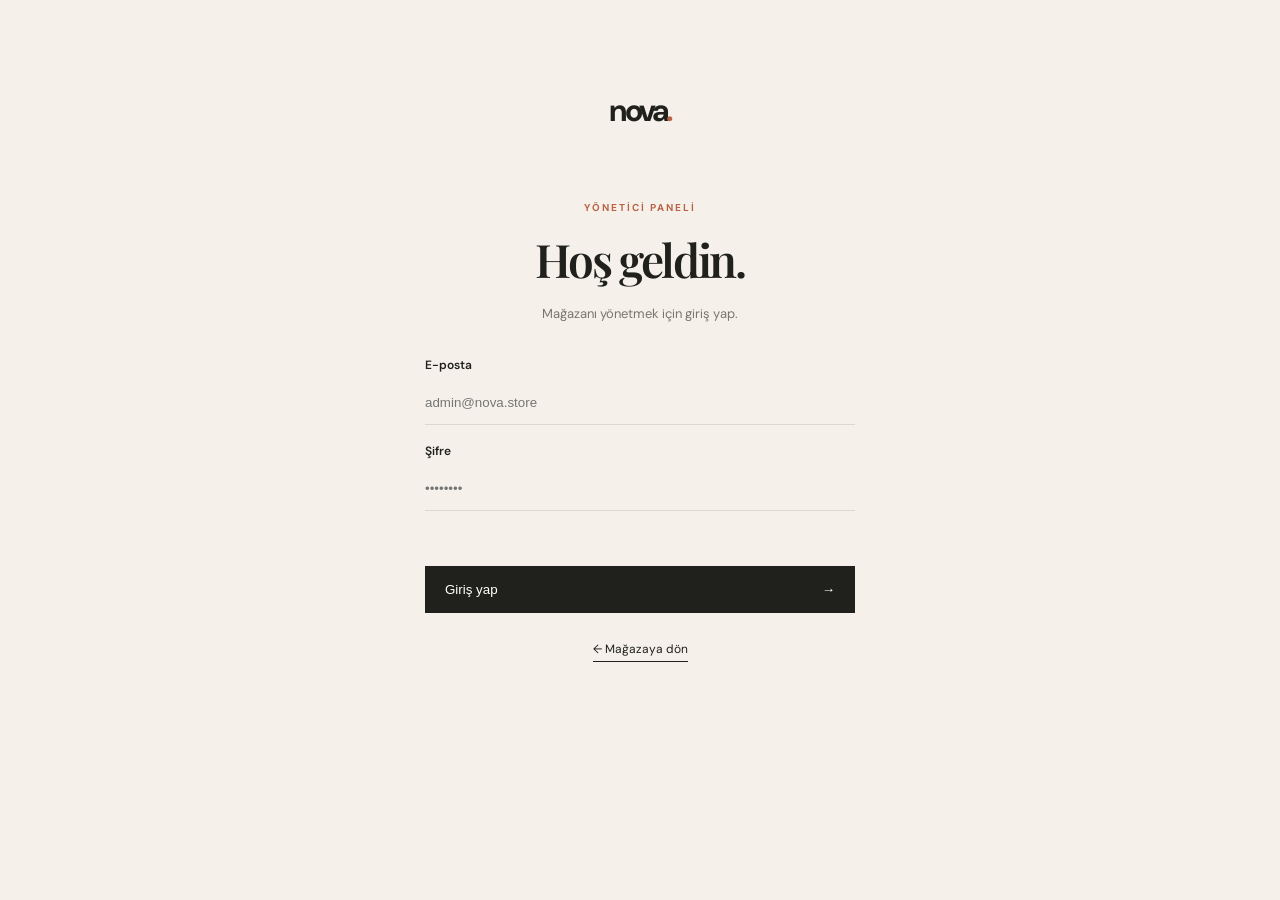
==== admin.html @ f34d2e3b "Add admin login page and protected demo dashboard with product overview." ====
<!doctype html>
<html lang="tr">
<head>
  <meta charset="UTF-8" />
  <meta name="viewport" content="width=device-width, initial-scale=1.0" />
  <title>Nova Store | Admin Girişi</title>
  <link rel="preconnect" href="https://fonts.googleapis.com">
  <link rel="preconnect" href="https://fonts.gstatic.com" crossorigin>
  <link href="https://fonts.googleapis.com/css2?family=DM+Sans:wght@400;500;600;700&family=Playfair+Display:wght@600;700&display=swap" rel="stylesheet">
  <link rel="stylesheet" href="admin.css">
</head>
<body>
  <main class="admin-shell">
    <section class="login-card" id="loginCard">
      <a class="logo" href="index.html">nova<span>.</span></a>
      <p class="eyebrow">YÖNETİCİ PANELİ</p>
      <h1>Hoş geldin.</h1>
      <p class="muted">Mağazanı yönetmek için giriş yap.</p>
      <form id="loginForm" novalidate>
        <label for="email">E-posta</label>
        <input id="email" type="email" autocomplete="username" placeholder="admin@nova.store" required>
        <label for="password">Şifre</label>
        <input id="password" type="password" autocomplete="current-password" placeholder="••••••••" required>
        <p class="form-error" id="loginError" role="alert"></p>
        <button class="button" type="submit">Giriş yap <span>→</span></button>
      </form>
      <a class="back-link" href="index.html">← Mağazaya dön</a>
    </section>

    <section class="dashboard" id="dashboard" hidden>
      <header class="dashboard-head">
        <div><a class="logo" href="index.html">nova<span>.</span></a><p class="eyebrow">YÖNETİM PANELİ</p></div>
        <button class="logout" id="logout">Çıkış yap</button>
      </header>
      <div class="welcome"><div><p class="eyebrow">GENEL BAKIŞ</p><h1>Mağazan hazır.</h1><p class="muted">Ürünlerini ve siparişlerini buradan takip edebilirsin.</p></div><a class="button" href="index.html">Mağazayı görüntüle ↗</a></div>
      <div class="stats"><article><span>Toplam ürün</span><strong>6</strong><small>Aktif katalog</small></article><article><span>Bugünkü sipariş</span><strong>12</strong><small class="positive">↑ %18 geçen haftaya göre</small></article><article><span>Bu ay ciro</span><strong>₺24.850</strong><small>Son 30 gün</small></article></div>
      <section class="panel"><div class="panel-head"><div><p class="eyebrow">SON ÜRÜNLER</p><h2>Ürün kataloğu</h2></div><button class="outline-button" id="addProduct">+ Ürün ekle</button></div><div class="table-wrap"><table><thead><tr><th>Ürün</th><th>Kategori</th><th>Fiyat</th><th>Durum</th></tr></thead><tbody id="productTable"></tbody></table></div></section>
    </section>
  </main>
  <script src="admin.js"></script>
</body>
</html>
---- admin.css ----
:root{--cream:#f5f1ea;--ink:#20211d;--muted:#77766f;--line:#dcd8d0;--rust:#ba6245;--sage:#c6cec0;--serif:'Playfair Display',serif;--sans:'DM Sans',sans-serif}*{box-sizing:border-box}body{margin:0;background:var(--cream);color:var(--ink);font-family:var(--sans)}a{color:inherit;text-decoration:none}.admin-shell{width:min(1080px,calc(100% - 40px));margin:auto}.logo{display:inline-block;font-size:31px;font-weight:700;letter-spacing:-.09em}.logo span{color:var(--rust)}.login-card{width:min(430px,100%);margin:10vh auto;text-align:center}.login-card .logo{margin-bottom:70px}.eyebrow{font-size:10px;letter-spacing:.2em;font-weight:700;color:var(--rust);margin:0 0 14px}.login-card h1,.welcome h1{font:600 46px var(--serif);letter-spacing:-.05em;margin:0 0 10px}.muted{color:var(--muted);font-size:13px;line-height:1.7}.login-card form{text-align:left;margin-top:32px}.login-card label{display:block;font-size:12px;font-weight:600;margin:18px 0 8px}.login-card input{display:block;width:100%;padding:14px 0;border:0;border-bottom:1px solid var(--line);background:transparent;outline:0}.login-card input:focus{border-color:var(--rust)}.button{width:100%;border:0;background:var(--ink);color:white;padding:16px 20px;margin-top:25px;cursor:pointer;display:flex;justify-content:space-between}.button:hover{background:var(--rust)}.form-error{color:var(--rust);font-size:12px;min-height:16px;margin:14px 0 0}.back-link{display:inline-block;margin-top:28px;font-size:12px;border-bottom:1px solid var(--ink);padding-bottom:4px}.dashboard{padding:34px 0 70px}.dashboard-head{display:flex;justify-content:space-between;align-items:flex-start;border-bottom:1px solid var(--line);padding-bottom:24px}.dashboard-head .eyebrow{margin:8px 0 0}.logout,.outline-button{border:1px solid var(--ink);background:transparent;padding:10px 15px;font-size:12px;cursor:pointer}.logout:hover,.outline-button:hover{background:var(--ink);color:#fff}.welcome{display:flex;justify-content:space-between;align-items:end;padding:70px 0 45px}.welcome .button{width:auto;margin:0}.stats{display:grid;grid-template-columns:repeat(3,1fr);gap:16px;margin-bottom:60px}.stats article{background:white;padding:25px}.stats span,.stats small{display:block;font-size:12px;color:var(--muted)}.stats strong{display:block;font:600 30px var(--serif);margin:18px 0 8px}.stats .positive{color:#5f8363}.panel{background:white;padding:28px}.panel-head{display:flex;align-items:end;justify-content:space-between;margin-bottom:25px}.panel h2{font:600 30px var(--serif);margin:0}.table-wrap{overflow-x:auto}table{width:100%;border-collapse:collapse;font-size:12px}th{text-align:left;color:var(--muted);font-weight:500;padding:12px 10px;border-bottom:1px solid var(--line)}td{padding:18px 10px;border-bottom:1px solid var(--line)}td:first-child{font-weight:600}.status{color:#5f8363;background:#e5eee3;padding:5px 8px;font-size:10px}.toast{position:fixed;right:25px;bottom:25px;background:var(--ink);color:white;padding:14px 18px;font-size:12px}@media(max-width:650px){.admin-shell{width:calc(100% - 32px)}.login-card .logo{margin-bottom:50px}.welcome{display:block;padding:50px 0 32px}.welcome .button{margin-top:25px}.stats{grid-template-columns:1fr;gap:10px;margin-bottom:35px}.stats article{padding:18px}.stats strong{margin:8px 0}.panel{padding:18px}.panel-head{align-items:start;gap:15px}.panel h2{font-size:24px}}
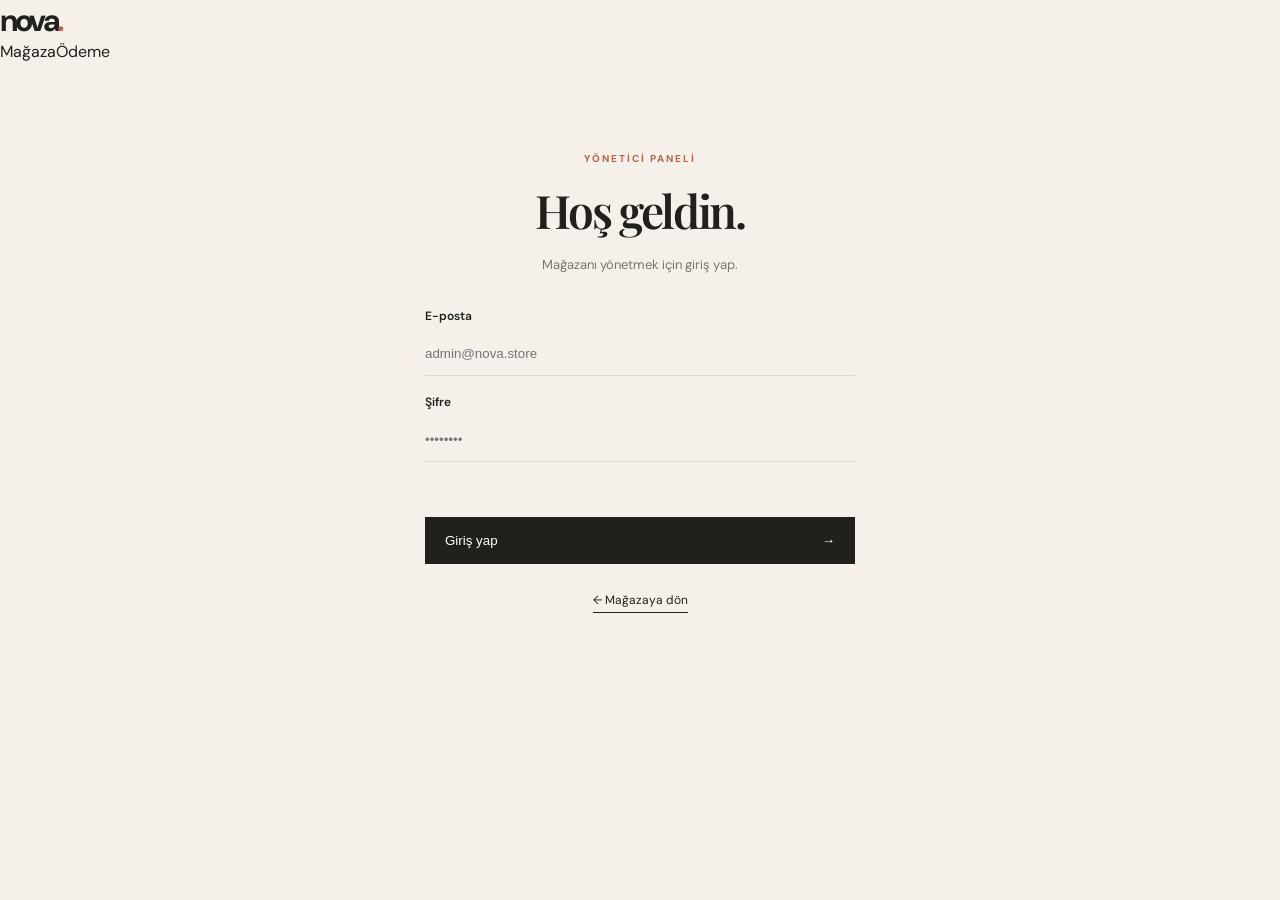
==== commit 4ed6e281: "Connect admin page to the complete Nova Store navigation" ====
--- a/admin.html
+++ b/admin.html
@@ -10,29 +10,16 @@
   <link rel="stylesheet" href="admin.css">
 </head>
 <body>
+  <header class="dashboard-nav"><a class="logo" href="index.html">nova<span>.</span></a><nav><a href="index.html">Mağaza</a><a href="checkout.html">Ödeme</a></nav></header>
   <main class="admin-shell">
     <section class="login-card" id="loginCard">
-      <a class="logo" href="index.html">nova<span>.</span></a>
-      <p class="eyebrow">YÖNETİCİ PANELİ</p>
-      <h1>Hoş geldin.</h1>
-      <p class="muted">Mağazanı yönetmek için giriş yap.</p>
-      <form id="loginForm" novalidate>
-        <label for="email">E-posta</label>
-        <input id="email" type="email" autocomplete="username" placeholder="admin@nova.store" required>
-        <label for="password">Şifre</label>
-        <input id="password" type="password" autocomplete="current-password" placeholder="••••••••" required>
-        <p class="form-error" id="loginError" role="alert"></p>
-        <button class="button" type="submit">Giriş yap <span>→</span></button>
-      </form>
+      <p class="eyebrow">YÖNETİCİ PANELİ</p><h1>Hoş geldin.</h1><p class="muted">Mağazanı yönetmek için giriş yap.</p>
+      <form id="loginForm" novalidate><label for="email">E-posta</label><input id="email" type="email" autocomplete="username" placeholder="admin@nova.store" required><label for="password">Şifre</label><input id="password" type="password" autocomplete="current-password" placeholder="••••••••" required><p class="form-error" id="loginError" role="alert"></p><button class="button" type="submit">Giriş yap <span>→</span></button></form>
       <a class="back-link" href="index.html">← Mağazaya dön</a>
     </section>
-
     <section class="dashboard" id="dashboard" hidden>
-      <header class="dashboard-head">
-        <div><a class="logo" href="index.html">nova<span>.</span></a><p class="eyebrow">YÖNETİM PANELİ</p></div>
-        <button class="logout" id="logout">Çıkış yap</button>
-      </header>
-      <div class="welcome"><div><p class="eyebrow">GENEL BAKIŞ</p><h1>Mağazan hazır.</h1><p class="muted">Ürünlerini ve siparişlerini buradan takip edebilirsin.</p></div><a class="button" href="index.html">Mağazayı görüntüle ↗</a></div>
+      <header class="dashboard-head"><div><p class="eyebrow">YÖNETİM PANELİ</p><h1>Mağazan hazır.</h1></div><button class="logout" id="logout">Çıkış yap</button></header>
+      <div class="welcome"><div><p class="eyebrow">GENEL BAKIŞ</p><p class="muted">Ürünlerini ve siparişlerini buradan takip edebilirsin.</p></div><a class="button" href="index.html">Mağazayı görüntüle ↗</a></div>
       <div class="stats"><article><span>Toplam ürün</span><strong>6</strong><small>Aktif katalog</small></article><article><span>Bugünkü sipariş</span><strong>12</strong><small class="positive">↑ %18 geçen haftaya göre</small></article><article><span>Bu ay ciro</span><strong>₺24.850</strong><small>Son 30 gün</small></article></div>
       <section class="panel"><div class="panel-head"><div><p class="eyebrow">SON ÜRÜNLER</p><h2>Ürün kataloğu</h2></div><button class="outline-button" id="addProduct">+ Ürün ekle</button></div><div class="table-wrap"><table><thead><tr><th>Ürün</th><th>Kategori</th><th>Fiyat</th><th>Durum</th></tr></thead><tbody id="productTable"></tbody></table></div></section>
     </section>
